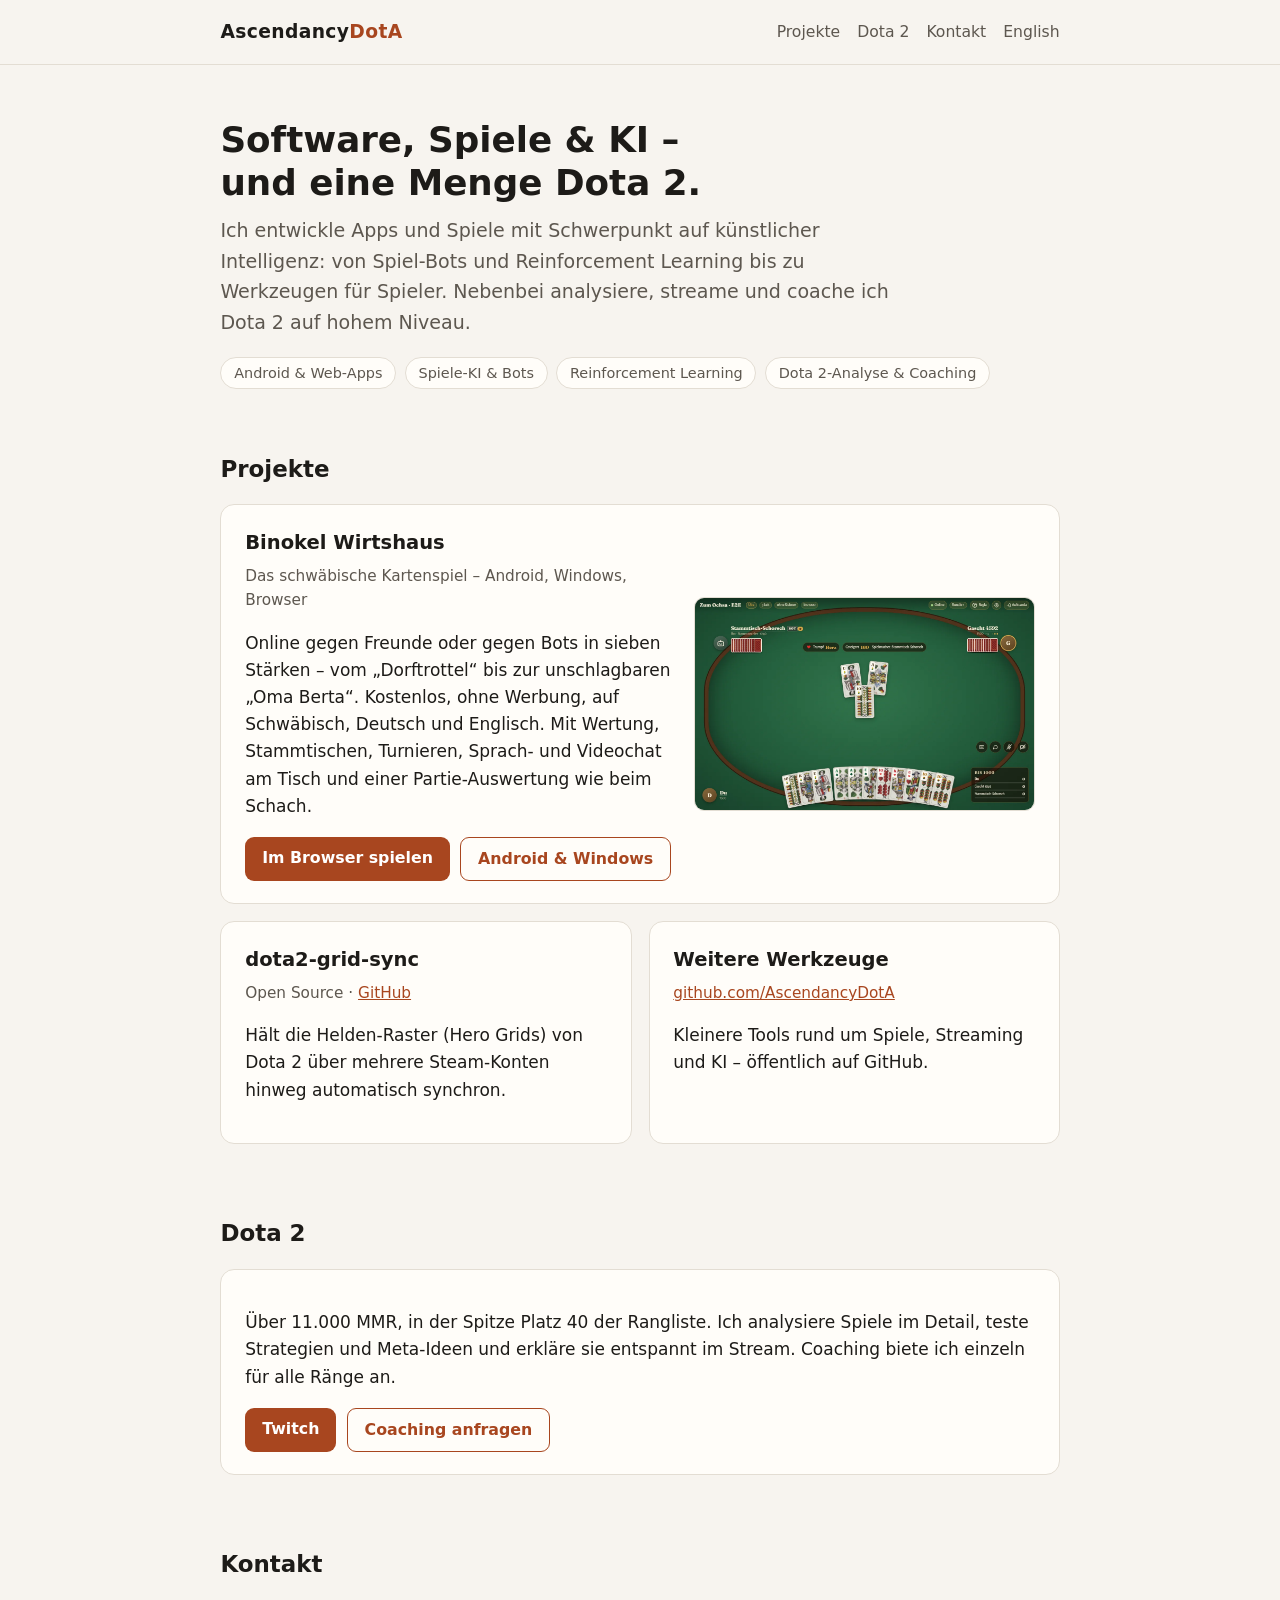
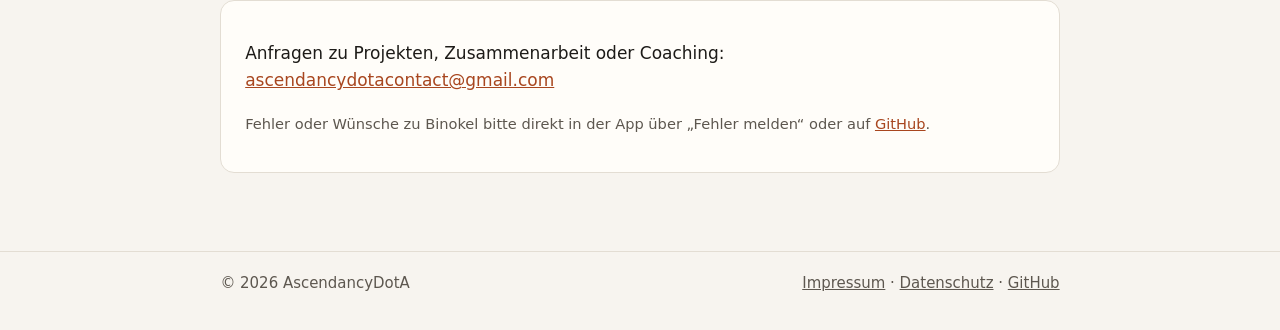
==== index.html @ 172ce5ed "Developer homepage: de/en, projects, Dota 2, contact, Impressum + Datenschutz (placeholders), no tra" ====
<!doctype html>
<html lang="de">
<head>
<meta charset="utf-8">
<meta name="viewport" content="width=device-width,initial-scale=1">
<title>AscendancyDotA – Software, Spiele & KI</title>
<meta name="description" content="Entwickler von Binokel Wirtshaus und weiteren Apps: Spiele-KI, Android- und Web-Apps, Dota-2-Analyse und Coaching.">
<!-- Google Search Console: Bestätigungs-Tag hier einfügen, z. B. <meta name="google-site-verification" content="..."> -->
<link rel="canonical" href="https://ascendancydota.github.io/">
<link rel="alternate" hreflang="de" href="https://ascendancydota.github.io/">
<link rel="alternate" hreflang="en" href="https://ascendancydota.github.io/en.html">
<link rel="icon" href="favicon.svg" type="image/svg+xml">
<link rel="stylesheet" href="style.css">
</head>
<body>
<header><div class="wrap">
<a class="logo" href="./">Ascendancy<span>DotA</span></a>
<nav><a href="#projekte">Projekte</a><a href="#dota">Dota 2</a><a href="#kontakt">Kontakt</a><a href="en.html" hreflang="en">English</a></nav>
</div></header>
<main class="wrap">

<section class="hero">
<h1>Software, Spiele &amp; KI –<br>und eine Menge Dota&nbsp;2.</h1>
<p>Ich entwickle Apps und Spiele mit Schwerpunkt auf künstlicher Intelligenz: von Spiel-Bots und Reinforcement Learning bis zu Werkzeugen für Spieler. Nebenbei analysiere, streame und coache ich Dota&nbsp;2 auf hohem Niveau.</p>
<div class="tags"><span class="tag">Android &amp; Web-Apps</span><span class="tag">Spiele-KI &amp; Bots</span><span class="tag">Reinforcement Learning</span><span class="tag">Dota&nbsp;2-Analyse &amp; Coaching</span></div>
</section>

<section id="projekte">
<h2>Projekte</h2>
<div class="card feature">
<div>
<h3>Binokel Wirtshaus</h3>
<div class="sub">Das schwäbische Kartenspiel – Android, Windows, Browser</div>
<p>Online gegen Freunde oder gegen Bots in sieben Stärken – vom „Dorftrottel“ bis zur unschlagbaren „Oma Berta“. Kostenlos, ohne Werbung, auf Schwäbisch, Deutsch und Englisch. Mit Wertung, Stammtischen, Turnieren, Sprach- und Videochat am Tisch und einer Partie-Auswertung wie beim Schach.</p>
<div class="btns"><a class="btn" href="https://binokel.tail108204.ts.net">Im Browser spielen</a><a class="btn alt" href="https://github.com/AscendancyDotA/binokel/releases/latest">Android &amp; Windows</a></div>
</div>
<img src="img/tisch.webp" alt="Binokel Wirtshaus: Spieltisch mit württembergischen Karten" width="640" height="400" loading="lazy">
</div>
<div class="grid2">
<div class="card"><h3>dota2-grid-sync</h3><div class="sub">Open Source · <a href="https://github.com/AscendancyDotA/dota2-grid-sync">GitHub</a></div><p>Hält die Helden-Raster (Hero Grids) von Dota&nbsp;2 über mehrere Steam-Konten hinweg automatisch synchron.</p></div>
<div class="card"><h3>Weitere Werkzeuge</h3><div class="sub"><a href="https://github.com/AscendancyDotA">github.com/AscendancyDotA</a></div><p>Kleinere Tools rund um Spiele, Streaming und KI – öffentlich auf GitHub.</p></div>
</div>
</section>

<section id="dota">
<h2>Dota 2</h2>
<div class="card">
<p>Über 11.000 MMR, in der Spitze Platz 40 der Rangliste. Ich analysiere Spiele im Detail, teste Strategien und Meta-Ideen und erkläre sie entspannt im Stream. Coaching biete ich einzeln für alle Ränge an.</p>
<div class="btns"><a class="btn" href="https://www.twitch.tv/ascendancydota">Twitch</a><a class="btn alt" href="#kontakt">Coaching anfragen</a></div>
</div>
</section>

<section id="kontakt">
<h2>Kontakt</h2>
<div class="card">
<p>Anfragen zu Projekten, Zusammenarbeit oder Coaching: <a href="mailto:ascendancydotacontact@gmail.com">ascendancydotacontact@gmail.com</a></p>
<p class="small">Fehler oder Wünsche zu Binokel bitte direkt in der App über „Fehler melden“ oder auf <a href="https://github.com/AscendancyDotA/binokel/issues">GitHub</a>.</p>
</div>
</section>

</main>
<footer><div class="wrap">
<span>© 2026 AscendancyDotA</span>
<span><a href="impressum.html">Impressum</a> · <a href="datenschutz.html">Datenschutz</a> · <a href="https://github.com/AscendancyDotA">GitHub</a></span>
</div></footer>
</body>
</html>
---- style.css ----
:root{--bg:#f7f4ef;--fg:#1d1b18;--mut:#5d574f;--card:#fffdf9;--line:#e3ddd3;--acc:#a8461f;--acc2:#2f5d50;--todo:#fff3a8}
@media (prefers-color-scheme:dark){:root{--bg:#141311;--fg:#ece7df;--mut:#a69e92;--card:#1d1b18;--line:#2f2c27;--acc:#e0774a;--acc2:#7fb8a5;--todo:#5a4d00}}
*{box-sizing:border-box}
html{font-size:17px}
body{margin:0;background:var(--bg);color:var(--fg);font:1rem/1.6 system-ui,-apple-system,"Segoe UI",Roboto,"Helvetica Neue",Arial,sans-serif}
a{color:var(--acc)}
.wrap{max-width:880px;margin:0 auto;padding:0 1.2rem}
header{border-bottom:1px solid var(--line)}
header .wrap{display:flex;align-items:center;justify-content:space-between;gap:1rem;padding-top:1rem;padding-bottom:1rem}
.logo{font-weight:700;letter-spacing:.02em;color:var(--fg);text-decoration:none;font-size:1.1rem}
.logo span{color:var(--acc)}
nav a{margin-left:1rem;color:var(--mut);text-decoration:none;font-size:.92rem}
nav a:hover{color:var(--fg)}
.hero{padding:3.2rem 0 2rem}
.hero h1{font-size:2.1rem;line-height:1.2;margin:0 0 .6rem}
.hero p{color:var(--mut);font-size:1.12rem;max-width:40rem;margin:0}
.tags{display:flex;flex-wrap:wrap;gap:.5rem;margin-top:1.2rem}
.tag{border:1px solid var(--line);border-radius:999px;padding:.2rem .75rem;font-size:.85rem;color:var(--mut);background:var(--card)}
section{padding:1.6rem 0}
section h2{font-size:1.35rem;margin:0 0 1rem}
.card{background:var(--card);border:1px solid var(--line);border-radius:14px;padding:1.3rem 1.4rem;margin-bottom:1rem}
.card h3{margin:0 0 .3rem;font-size:1.15rem}
.card .sub{color:var(--mut);font-size:.9rem;margin-bottom:.7rem}
.feature{display:grid;grid-template-columns:1.25fr 1fr;gap:1.3rem;align-items:center}
.feature img{width:100%;height:auto;border-radius:10px;border:1px solid var(--line);display:block}
@media (max-width:720px){.feature{grid-template-columns:1fr}.hero h1{font-size:1.7rem}nav a{margin-left:.7rem}}
.btns{display:flex;flex-wrap:wrap;gap:.6rem;margin-top:.9rem}
.btn{display:inline-block;padding:.5rem 1rem;border-radius:9px;background:var(--acc);color:#fff;text-decoration:none;font-weight:600;font-size:.93rem}
.btn.alt{background:transparent;color:var(--acc);border:1px solid var(--acc)}
.grid2{display:grid;grid-template-columns:1fr 1fr;gap:1rem}
@media (max-width:720px){.grid2{grid-template-columns:1fr}}
.small{font-size:.86rem;color:var(--mut)}
footer{border-top:1px solid var(--line);margin-top:2rem}
footer .wrap{padding-top:1.2rem;padding-bottom:2rem;display:flex;flex-wrap:wrap;gap:1rem;justify-content:space-between;color:var(--mut);font-size:.88rem}
footer a{color:var(--mut)}
.legal h1{font-size:1.7rem;margin:2rem 0 1rem}
.legal h2{font-size:1.15rem;margin:1.6rem 0 .4rem}
.todo{background:var(--todo);padding:0 .25rem;border-radius:4px}
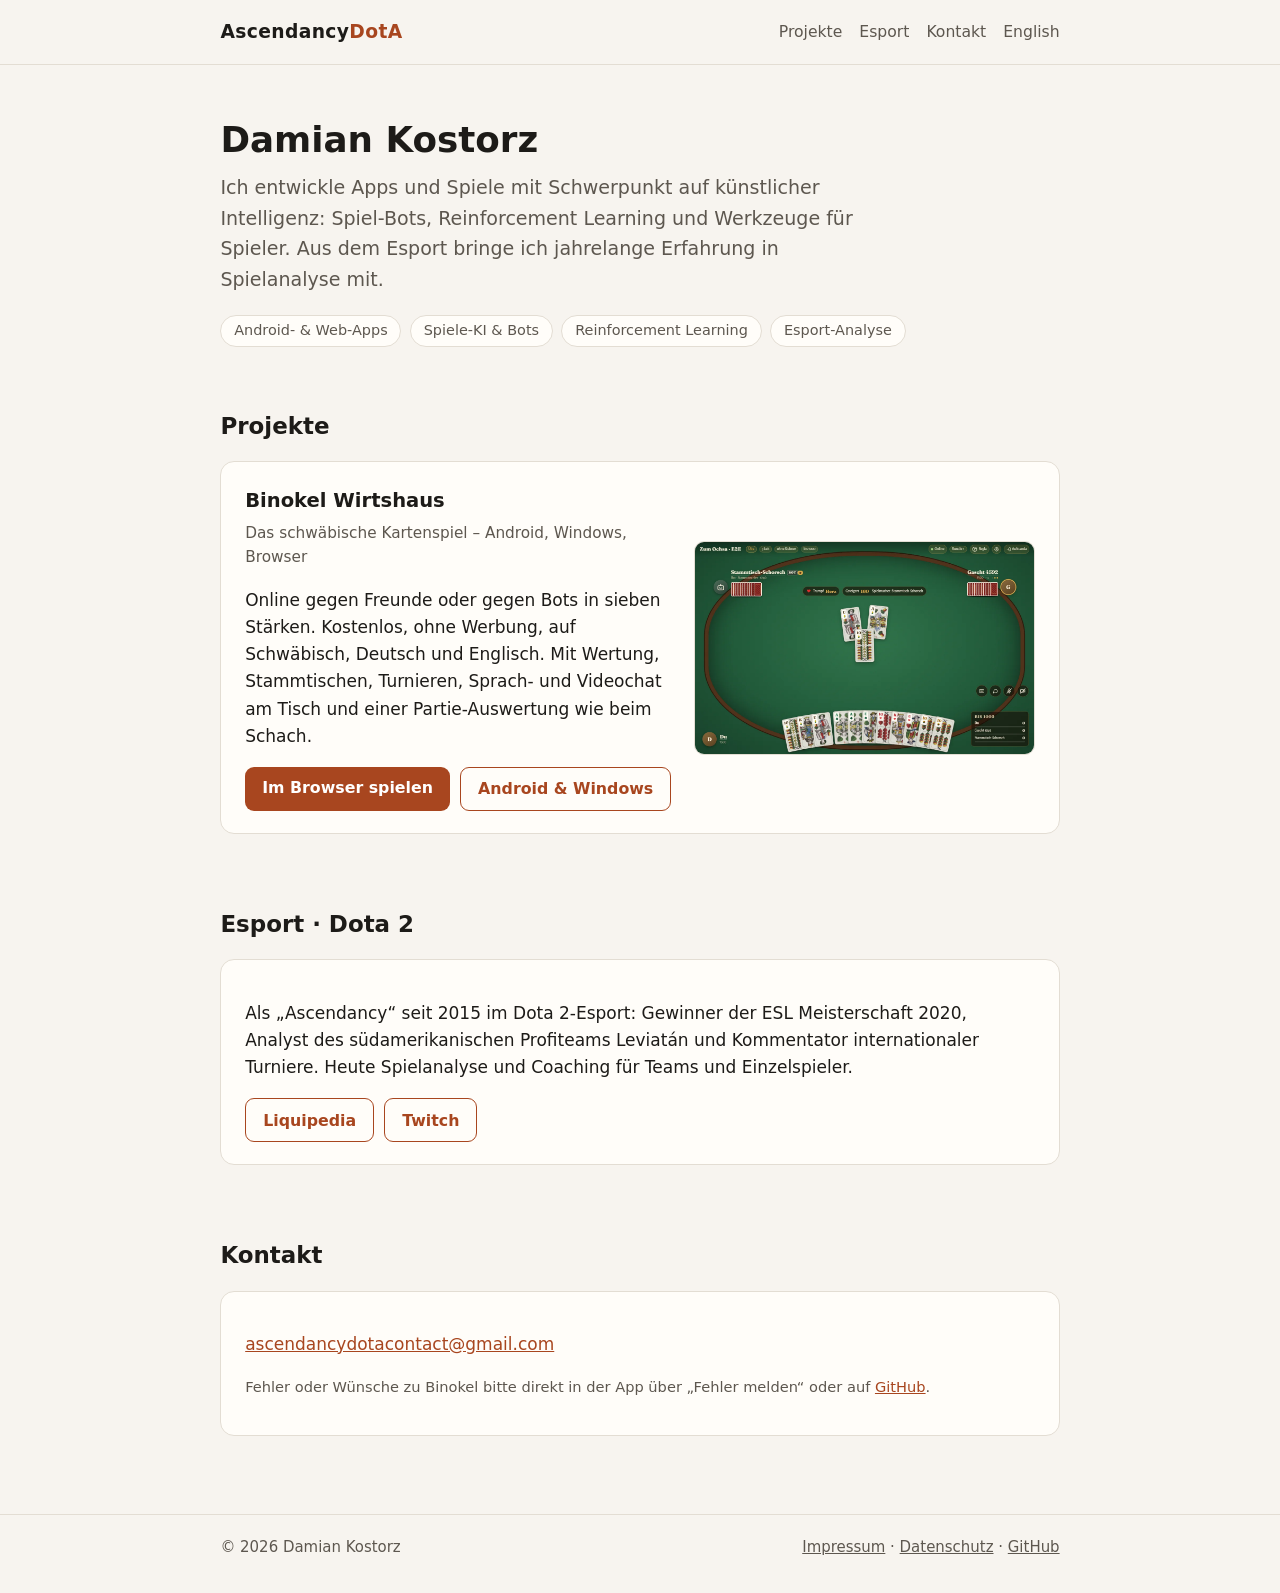
==== commit b95cf67d: "Name, esports credentials from Liquipedia, drop minor repos" ====
--- a/index.html
+++ b/index.html
@@ -3,8 +3,8 @@
 <head>
 <meta charset="utf-8">
 <meta name="viewport" content="width=device-width,initial-scale=1">
-<title>AscendancyDotA – Software, Spiele & KI</title>
-<meta name="description" content="Entwickler von Binokel Wirtshaus und weiteren Apps: Spiele-KI, Android- und Web-Apps, Dota-2-Analyse und Coaching.">
+<title>Damian Kostorz – Software, Spiele &amp; KI</title>
+<meta name="description" content="Damian Kostorz (Ascendancy): Entwickler von Binokel Wirtshaus, Spiele-KI, Android- und Web-Apps; Esport-Analyst und Coach (Dota 2).">
 <!-- Google Search Console: Bestätigungs-Tag hier einfügen, z. B. <meta name="google-site-verification" content="..."> -->
 <link rel="canonical" href="https://ascendancydota.github.io/">
 <link rel="alternate" hreflang="de" href="https://ascendancydota.github.io/">
@@ -15,14 +15,14 @@
 <body>
 <header><div class="wrap">
 <a class="logo" href="./">Ascendancy<span>DotA</span></a>
-<nav><a href="#projekte">Projekte</a><a href="#dota">Dota 2</a><a href="#kontakt">Kontakt</a><a href="en.html" hreflang="en">English</a></nav>
+<nav><a href="#projekte">Projekte</a><a href="#dota">Esport</a><a href="#kontakt">Kontakt</a><a href="en.html" hreflang="en">English</a></nav>
 </div></header>
 <main class="wrap">
 
 <section class="hero">
-<h1>Software, Spiele &amp; KI –<br>und eine Menge Dota&nbsp;2.</h1>
-<p>Ich entwickle Apps und Spiele mit Schwerpunkt auf künstlicher Intelligenz: von Spiel-Bots und Reinforcement Learning bis zu Werkzeugen für Spieler. Nebenbei analysiere, streame und coache ich Dota&nbsp;2 auf hohem Niveau.</p>
-<div class="tags"><span class="tag">Android &amp; Web-Apps</span><span class="tag">Spiele-KI &amp; Bots</span><span class="tag">Reinforcement Learning</span><span class="tag">Dota&nbsp;2-Analyse &amp; Coaching</span></div>
+<h1>Damian Kostorz</h1>
+<p>Ich entwickle Apps und Spiele mit Schwerpunkt auf künstlicher Intelligenz: Spiel-Bots, Reinforcement Learning und Werkzeuge für Spieler. Aus dem Esport bringe ich jahrelange Erfahrung in Spielanalyse mit.</p>
+<div class="tags"><span class="tag">Android- &amp; Web-Apps</span><span class="tag">Spiele-KI &amp; Bots</span><span class="tag">Reinforcement Learning</span><span class="tag">Esport-Analyse</span></div>
 </section>
 
 <section id="projekte">
@@ -31,36 +31,32 @@
 <div>
 <h3>Binokel Wirtshaus</h3>
 <div class="sub">Das schwäbische Kartenspiel – Android, Windows, Browser</div>
-<p>Online gegen Freunde oder gegen Bots in sieben Stärken – vom „Dorftrottel“ bis zur unschlagbaren „Oma Berta“. Kostenlos, ohne Werbung, auf Schwäbisch, Deutsch und Englisch. Mit Wertung, Stammtischen, Turnieren, Sprach- und Videochat am Tisch und einer Partie-Auswertung wie beim Schach.</p>
+<p>Online gegen Freunde oder gegen Bots in sieben Stärken. Kostenlos, ohne Werbung, auf Schwäbisch, Deutsch und Englisch. Mit Wertung, Stammtischen, Turnieren, Sprach- und Videochat am Tisch und einer Partie-Auswertung wie beim Schach.</p>
 <div class="btns"><a class="btn" href="https://binokel.tail108204.ts.net">Im Browser spielen</a><a class="btn alt" href="https://github.com/AscendancyDotA/binokel/releases/latest">Android &amp; Windows</a></div>
 </div>
 <img src="img/tisch.webp" alt="Binokel Wirtshaus: Spieltisch mit württembergischen Karten" width="640" height="400" loading="lazy">
 </div>
-<div class="grid2">
-<div class="card"><h3>dota2-grid-sync</h3><div class="sub">Open Source · <a href="https://github.com/AscendancyDotA/dota2-grid-sync">GitHub</a></div><p>Hält die Helden-Raster (Hero Grids) von Dota&nbsp;2 über mehrere Steam-Konten hinweg automatisch synchron.</p></div>
-<div class="card"><h3>Weitere Werkzeuge</h3><div class="sub"><a href="https://github.com/AscendancyDotA">github.com/AscendancyDotA</a></div><p>Kleinere Tools rund um Spiele, Streaming und KI – öffentlich auf GitHub.</p></div>
-</div>
 </section>
 
 <section id="dota">
-<h2>Dota 2</h2>
+<h2>Esport · Dota 2</h2>
 <div class="card">
-<p>Über 11.000 MMR, in der Spitze Platz 40 der Rangliste. Ich analysiere Spiele im Detail, teste Strategien und Meta-Ideen und erkläre sie entspannt im Stream. Coaching biete ich einzeln für alle Ränge an.</p>
-<div class="btns"><a class="btn" href="https://www.twitch.tv/ascendancydota">Twitch</a><a class="btn alt" href="#kontakt">Coaching anfragen</a></div>
+<p>Als „Ascendancy“ seit 2015 im Dota&nbsp;2-Esport: Gewinner der ESL Meisterschaft 2020, Analyst des südamerikanischen Profiteams Leviatán und Kommentator internationaler Turniere. Heute Spielanalyse und Coaching für Teams und Einzelspieler.</p>
+<div class="btns"><a class="btn alt" href="https://liquipedia.net/dota2/Ascendancy">Liquipedia</a><a class="btn alt" href="https://www.twitch.tv/ascendancydota">Twitch</a></div>
 </div>
 </section>
 
 <section id="kontakt">
 <h2>Kontakt</h2>
 <div class="card">
-<p>Anfragen zu Projekten, Zusammenarbeit oder Coaching: <a href="mailto:ascendancydotacontact@gmail.com">ascendancydotacontact@gmail.com</a></p>
+<p><a href="mailto:ascendancydotacontact@gmail.com">ascendancydotacontact@gmail.com</a></p>
 <p class="small">Fehler oder Wünsche zu Binokel bitte direkt in der App über „Fehler melden“ oder auf <a href="https://github.com/AscendancyDotA/binokel/issues">GitHub</a>.</p>
 </div>
 </section>
 
 </main>
 <footer><div class="wrap">
-<span>© 2026 AscendancyDotA</span>
+<span>© 2026 Damian Kostorz</span>
 <span><a href="impressum.html">Impressum</a> · <a href="datenschutz.html">Datenschutz</a> · <a href="https://github.com/AscendancyDotA">GitHub</a></span>
 </div></footer>
 </body>
--- a/style.css
+++ b/style.css
@@ -37,3 +37,5 @@
 .legal h1{font-size:1.7rem;margin:2rem 0 1rem}
 .legal h2{font-size:1.15rem;margin:1.6rem 0 .4rem}
 .todo{background:var(--todo);padding:0 .25rem;border-radius:4px}
+nav a{white-space:nowrap}
+@media (max-width:560px){nav a:not(:last-child){display:none}}
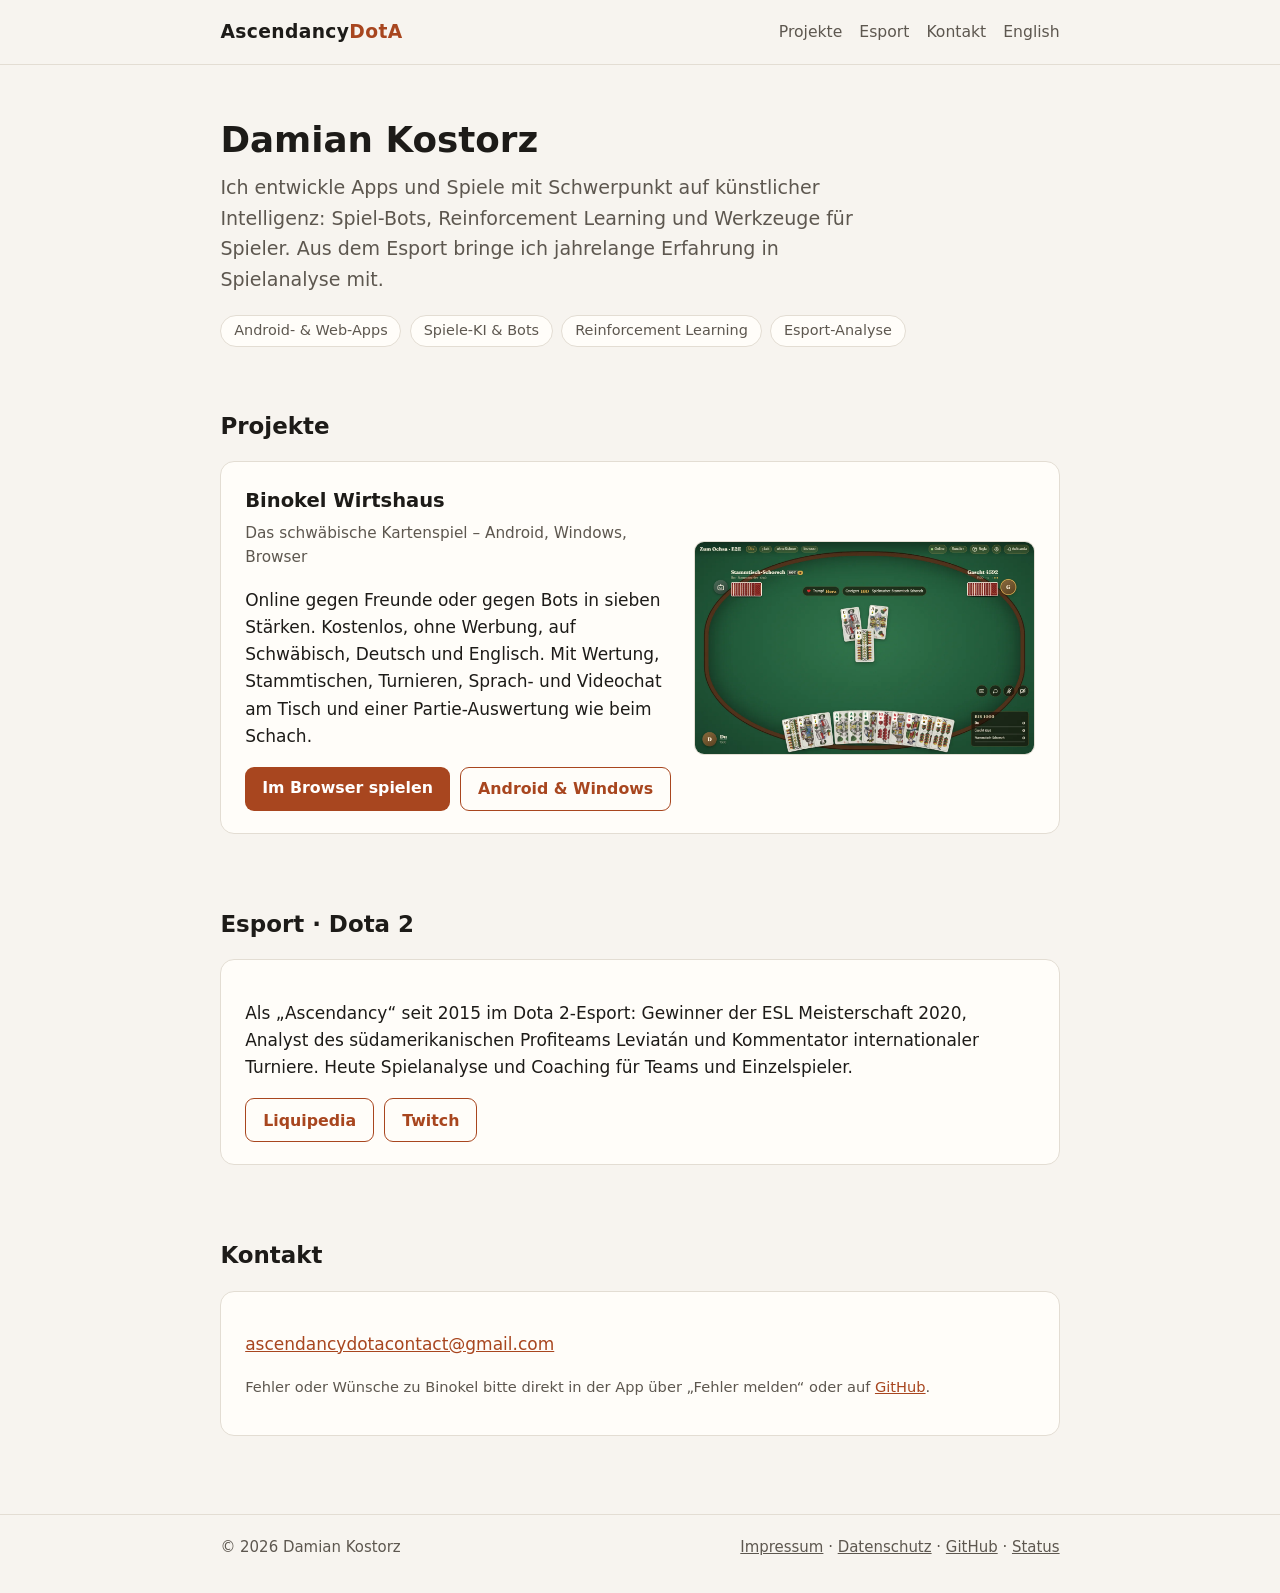
==== commit 4e68a3f3: "Footer: Status link; Datenschutz: status page" ====
--- a/index.html
+++ b/index.html
@@ -5,7 +5,7 @@
 <meta name="viewport" content="width=device-width,initial-scale=1">
 <title>Damian Kostorz – Software, Spiele &amp; KI</title>
 <meta name="description" content="Damian Kostorz (Ascendancy): Entwickler von Binokel Wirtshaus, Spiele-KI, Android- und Web-Apps; Esport-Analyst und Coach (Dota 2).">
-<!-- Google Search Console: Bestätigungs-Tag hier einfügen, z. B. <meta name="google-site-verification" content="..."> -->
+<meta name="google-site-verification" content="1YaZvtZah0rkdKDbyEfP7TTcFTElqo4e48hEDugNPis" />
 <link rel="canonical" href="https://ascendancydota.github.io/">
 <link rel="alternate" hreflang="de" href="https://ascendancydota.github.io/">
 <link rel="alternate" hreflang="en" href="https://ascendancydota.github.io/en.html">
@@ -57,7 +57,7 @@
 </main>
 <footer><div class="wrap">
 <span>© 2026 Damian Kostorz</span>
-<span><a href="impressum.html">Impressum</a> · <a href="datenschutz.html">Datenschutz</a> · <a href="https://github.com/AscendancyDotA">GitHub</a></span>
+<span><a href="impressum.html">Impressum</a> · <a href="datenschutz.html">Datenschutz</a> · <a href="https://github.com/AscendancyDotA">GitHub</a> · <a href="status/">Status</a></span>
 </div></footer>
 </body>
 </html>
